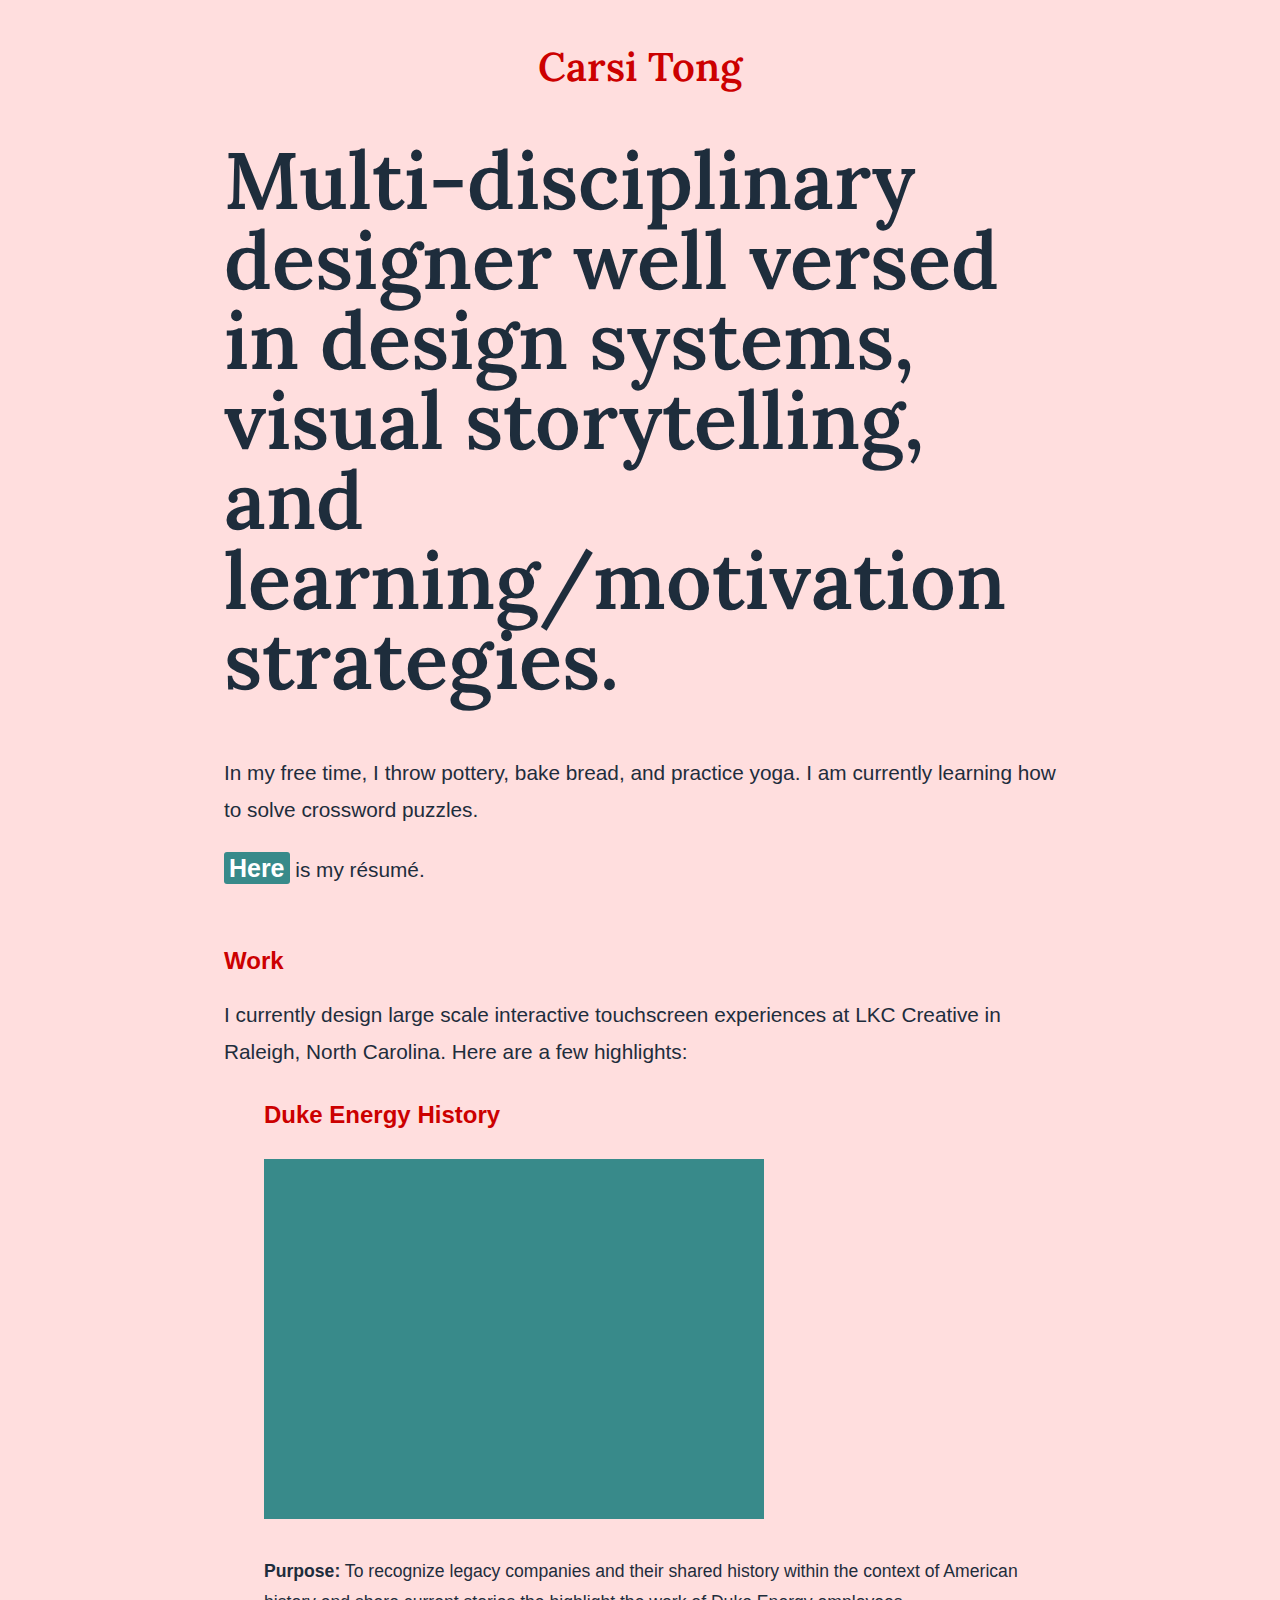
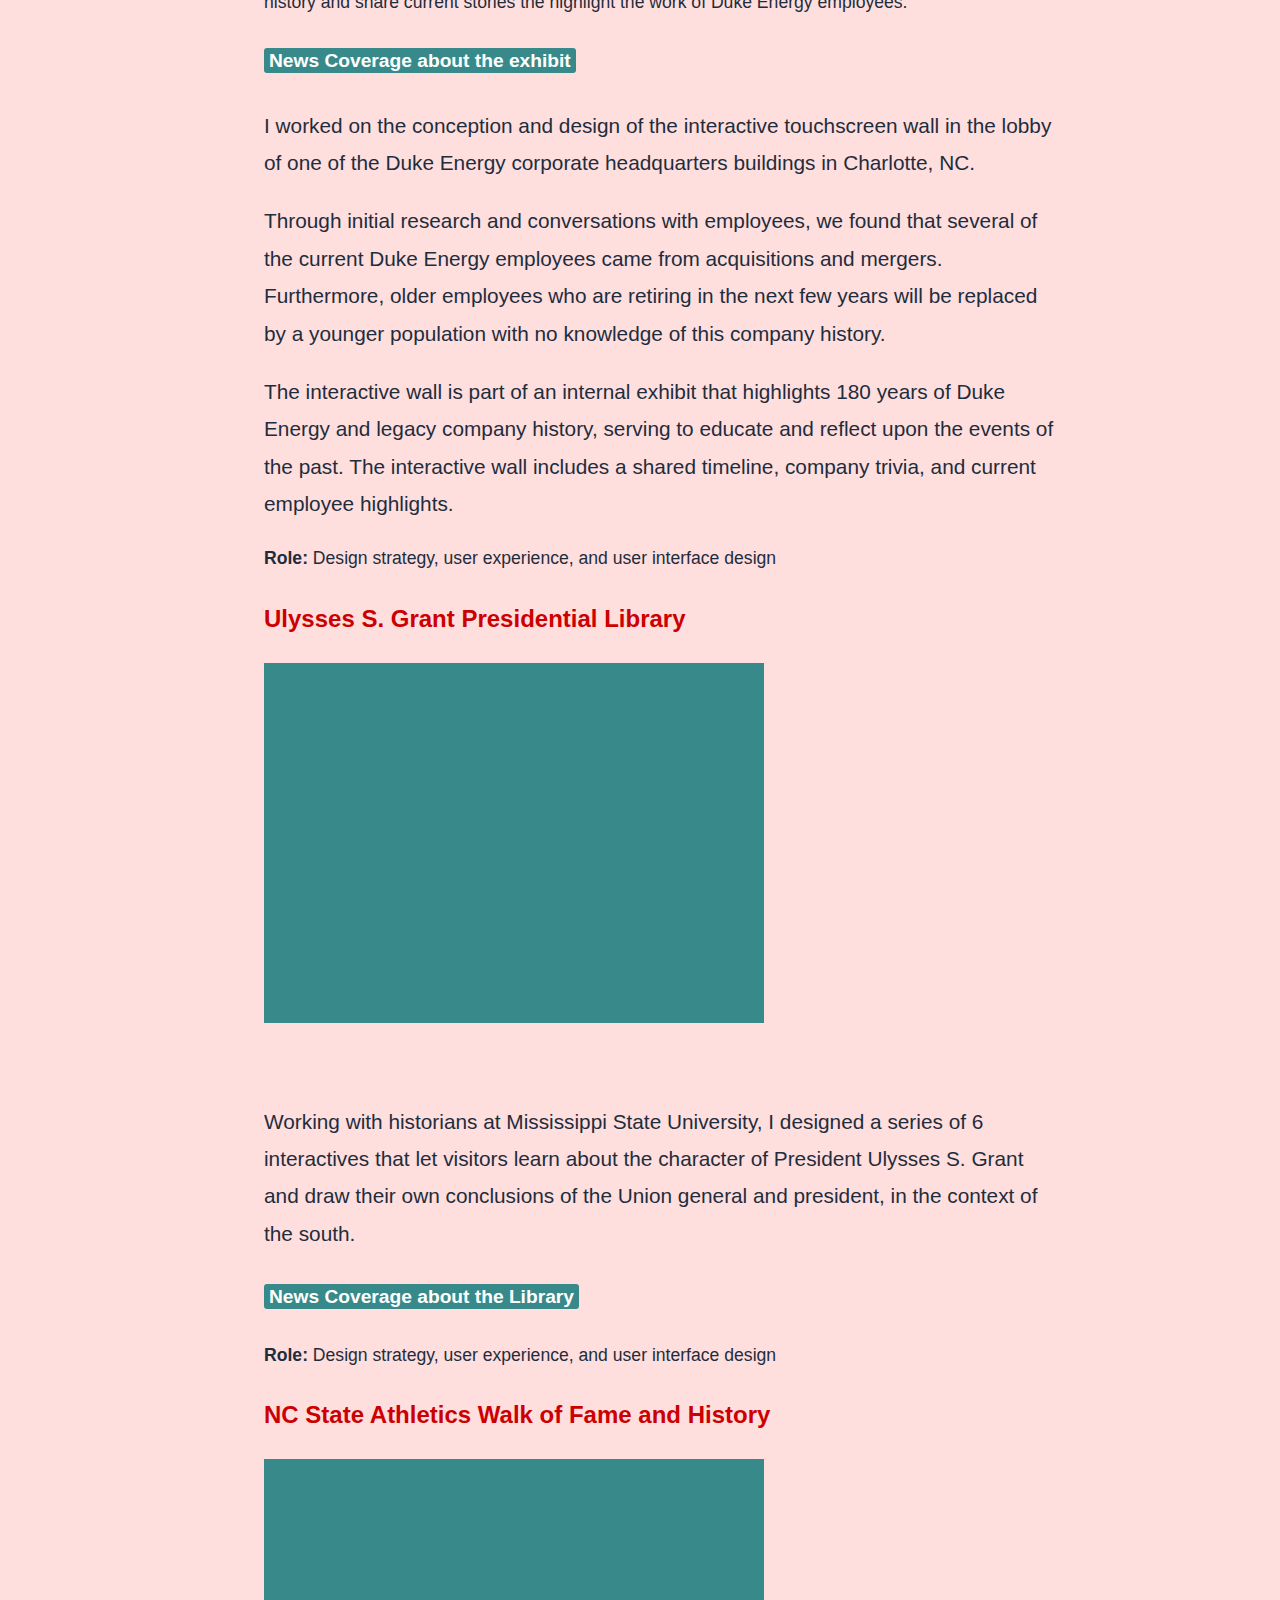
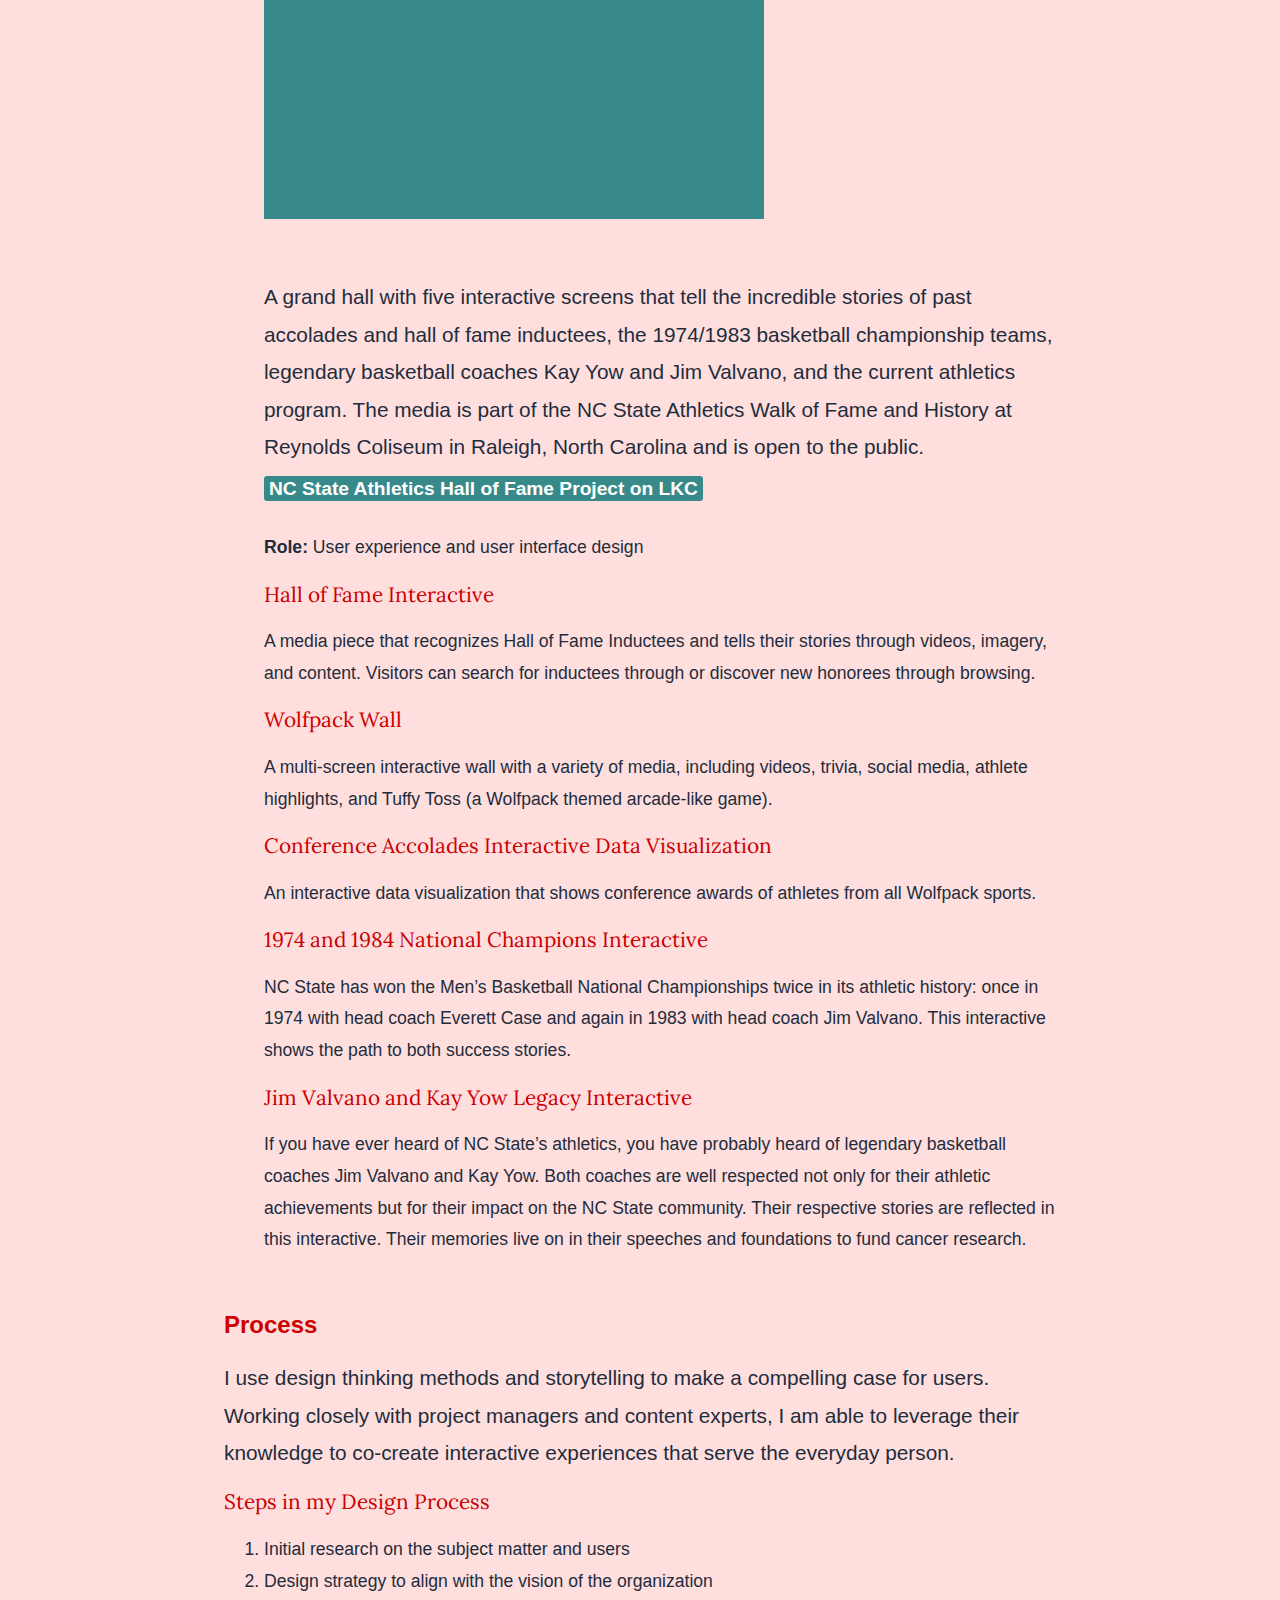
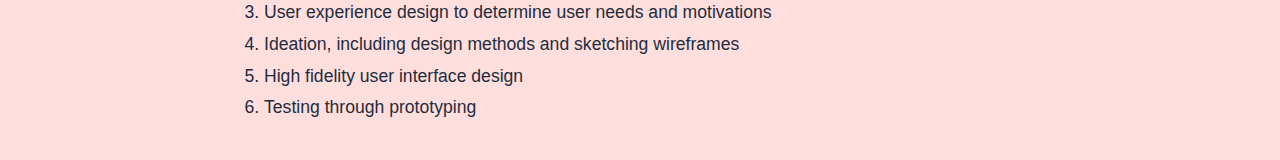
==== index.html @ f07e65da "added font styles" ====
<!DOCTYPE html>
  <html>
  <head>
    <link rel="stylesheet" type="text/css" href="styles/layout.css">
    <link href="https://fonts.googleapis.com/css?family=Lora:400,700" rel="stylesheet">
    <title>Carsi's Portfolio</title>
 </head>
   <body>
     <header>
       <h1 id="name">Carsi Tong</h1>
       <h1 class="intro">Multi-disciplinary designer well versed
       in design systems, visual storytelling, and learning/motivation strategies.
     </h1>

       <p class="bigp">In my free time, I throw pottery, bake bread, and
         practice yoga. I am currently learning how to solve crossword puzzles.
       </p>
       <p class="bigp"><a target="_blank" href="https://drive.google.com/open?id=1TxOLsur1G5lPU-KevEF4I8WdDUnO_I45">Here</a>
         is my résumé.</p>
   </header>
<br>
    <h2>Work</h2>
      <p class="bigp">I currently design large scale interactive touchscreen experiences
        at LKC Creative in Raleigh, North Carolina. Here are a few highlights:
      </p>
       <ul>
         <li>
          <div>

            <h2>Duke Energy History</h2>
                <svg width="500" height="360">
                  <rect width="500" height="360" style="fill:#388A8A" />
                  Sorry, your browser does not support inline SVG.
                </svg>

              <p><strong>Purpose:</strong> To recognize legacy companies and their shared history
                 within the context of American history and share current stories
                 the highlight the work of Duke Energy employees.
               </p>
               <a target="_blank" href="https://www.bizjournals.com/charlotte/news/2017/07/18/duke-energy-history-exhibit-casts-light-on-obscure.html">
                   News Coverage about the exhibit
               </a>
               <p class="bigp">I worked on the conception and design of the interactive touchscreen
                 wall in the lobby of one of the Duke Energy corporate headquarters
                 buildings in Charlotte, NC.
               </p>
               <p class="bigp">Through initial research and conversations with employees, we
                 found that several of the current Duke Energy employees came from
                 acquisitions and mergers. Furthermore, older employees who are
                 retiring in the next few years will be replaced by a younger population
                 with no knowledge of this company history.
               </p>
               <p class="bigp">The interactive wall is part of an internal exhibit that highlights 180 years
                 of Duke Energy and legacy company history, serving to educate and
                 reflect upon the events of the past. The interactive wall includes
                 a shared timeline, company trivia, and current employee highlights.
               </p>
               <p><strong>Role:</strong> Design strategy, user experience, and user interface design</p>

           <div>
       </li>

       <li>
          <h2>Ulysses S. Grant Presidential Library</h2>
           <svg width="540" height="400">
             <rect width="500" height="360" style="fill:#388A8A;" />
             Sorry, your browser does not support inline SVG.
           </svg>
           <p class="bigp">Working with historians at Mississippi State University,
             I designed a series of 6 interactives that let visitors learn about
             the character of President Ulysses S. Grant and draw their own conclusions
             of the Union general and president, in the context of the south.</p>

           <a target="_blank" href="https://www.apnews.com/1c79b8f4c8974576a3f072b5f204532a">
               News Coverage about the Library
           </a>
           <p><strong>Role:</strong> Design strategy, user experience, and user interface design</p>
       </li>


       <li>
           <h2>NC State Athletics Walk of Fame and History</h2>
           <svg width="540" height="400">
             <rect width="500" height="360" style="fill:#388A8A" />
             Sorry, your browser does not support inline SVG.
           </svg>

              <div class="bigp">A grand hall with five interactive screens that tell the incredible
                stories of past accolades and hall of fame inductees, the 1974/1983
                basketball championship teams, legendary basketball coaches Kay Yow
                 and Jim Valvano, and the current athletics program. The
                media is part of the NC State Athletics Walk of Fame and History
                at Reynolds Coliseum in Raleigh, North Carolina and is open to the public.
              </div>

              <a target="_blank" href="http://lkccreative.com/THE-WALK-OF-FAME-AND-HISTORY">
                  NC State Athletics Hall of Fame Project on LKC
              </a>
           <p><strong>Role:</strong> User experience and user interface design</p>
              <h3>Hall of Fame Interactive</h3>
              <p>A media piece that recognizes Hall of Fame Inductees and tells
                their stories through videos, imagery, and content. Visitors can
                search for inductees through or discover new honorees through browsing.
              </p>

              <h3>Wolfpack Wall</h3>
              <p>A multi-screen interactive wall with a variety of media, including
                videos, trivia, social media, athlete highlights, and Tuffy Toss
                (a Wolfpack themed arcade-like game).
              </p>

              <h3>Conference Accolades Interactive Data Visualization</h3>
              <p>An interactive data visualization that shows conference awards of
                athletes from all Wolfpack sports.
              </p>

              <h3>1974 and 1984 National Champions Interactive</h3>
              <p>NC State has won the Men’s Basketball National Championships twice
              in its athletic history: once in 1974 with head coach Everett Case
              and again in 1983 with head coach Jim Valvano. This interactive shows
              the path to both success stories.
            </p>

              <h3>Jim Valvano and Kay Yow Legacy Interactive</h3>
              <p>If you have ever heard of NC State’s athletics, you have probably
                heard of legendary basketball coaches Jim Valvano and Kay Yow. Both
                coaches are well respected not only for their athletic achievements
                but for their impact on the NC State community. Their respective
                stories are reflected in this interactive. Their memories live on
                in their speeches and foundations to fund cancer research.
              </p>




       </li>
<!--
       <li>
           <h3>Andy Griffith Museum Interactives</h3>
       </li>

       <li>
           <h3>TCU Rees-Jones Hall Interactive Wall</h3>
       </li>
-->
      </ul>
<br>
      <h2>Process</h2>
      <div class="bigp">I use design thinking methods and storytelling to make a compelling case
        for users. Working closely with project managers and content experts, I
        am able to leverage their knowledge to co-create interactive experiences
        that serve the everyday person.
      </div>

        <h3>Steps in my Design Process</h3>
        <ol>
          <li>Initial research on the subject matter and users</li>
          <li>Design strategy to align with the vision of the organization</li>
          <li>User experience design to determine user needs and motivations</li>
          <li>Ideation, including design methods and sketching wireframes</li>
          <li>High fidelity user interface design</li>
          <li>Testing through prototyping</li>
        </ol>

    </p>
<br>
    </body>
  </html>
---- styles/layout.css ----
@media screen and (orientation: landscape) {
  html, body {
      height: 100%;
      width: 65%;
  }
}

@media screen and (orientation: portrait) {
  html, body {
    height: 100%;
    width: 90%;
  }
}

html {
    padding-top: 20px;
    display: table;
    margin: auto;
}

body {
      display: table-cell;
      vertical-align: middle;
      background-color: #FFDEDE;
      color: #1E2D3C;

}

header {
      color: #1E2D3C;
}

p, ol {
    font-family: Arial, sans-serif;
    font-size: 1.1em;
    line-height: 1.8em;
}

ul {
    list-style-type: none;
    line-height: 3em;
}


h1 {
    font-size: 2em;
    line-height: 1em;
    font-family: sans-serif;
    font-weight: 600;
}
a {
  font-family: Arial, sans-serif;
  font-size: 1.2em;
  font-weight: 600;
  color: #FFFFFF;
  background-color: #388A8A;
  padding: 2px 5px;
  border-radius: 3px;
  text-decoration: none;
  transition: all .2s;
}

a:hover {
  background-color: #CC0000;
}

h2 {
    color: #CC0000;
    font-size: 1.5em;
    font-family: Arial, sans-serif;
    font-weight: 600;
}

h3 {
    color: #CC0000;
    font-size: 1.3em;
    line-height: 1em;
    font-family: 'Lora', serif;
    font-weight: 400;
}

h4 {
    font-size: 1em;
    font-family: sans-serif;
    font-family: 'Lora', serif;
}

.bigp {
    font-size: 1.3em;
    line-height: 1.8em;
    font-family: Arial, sans-serif;
}

.intro {
    font-family: 'Lora', serif;
    font-size: 5em;
}

#name {
    text-align: center;
    font-family: 'Lora', serif;
    font-size: 2.5em;
    color: #CC0000; 
}
    
/* Colors?
#FFDEDE Light blush pink
#CC0000 Red
#D4D8C6 Light green
#90B878 Moderate pistachio
#388A8A Sea foam
#1E2D3C Navy blue
*/
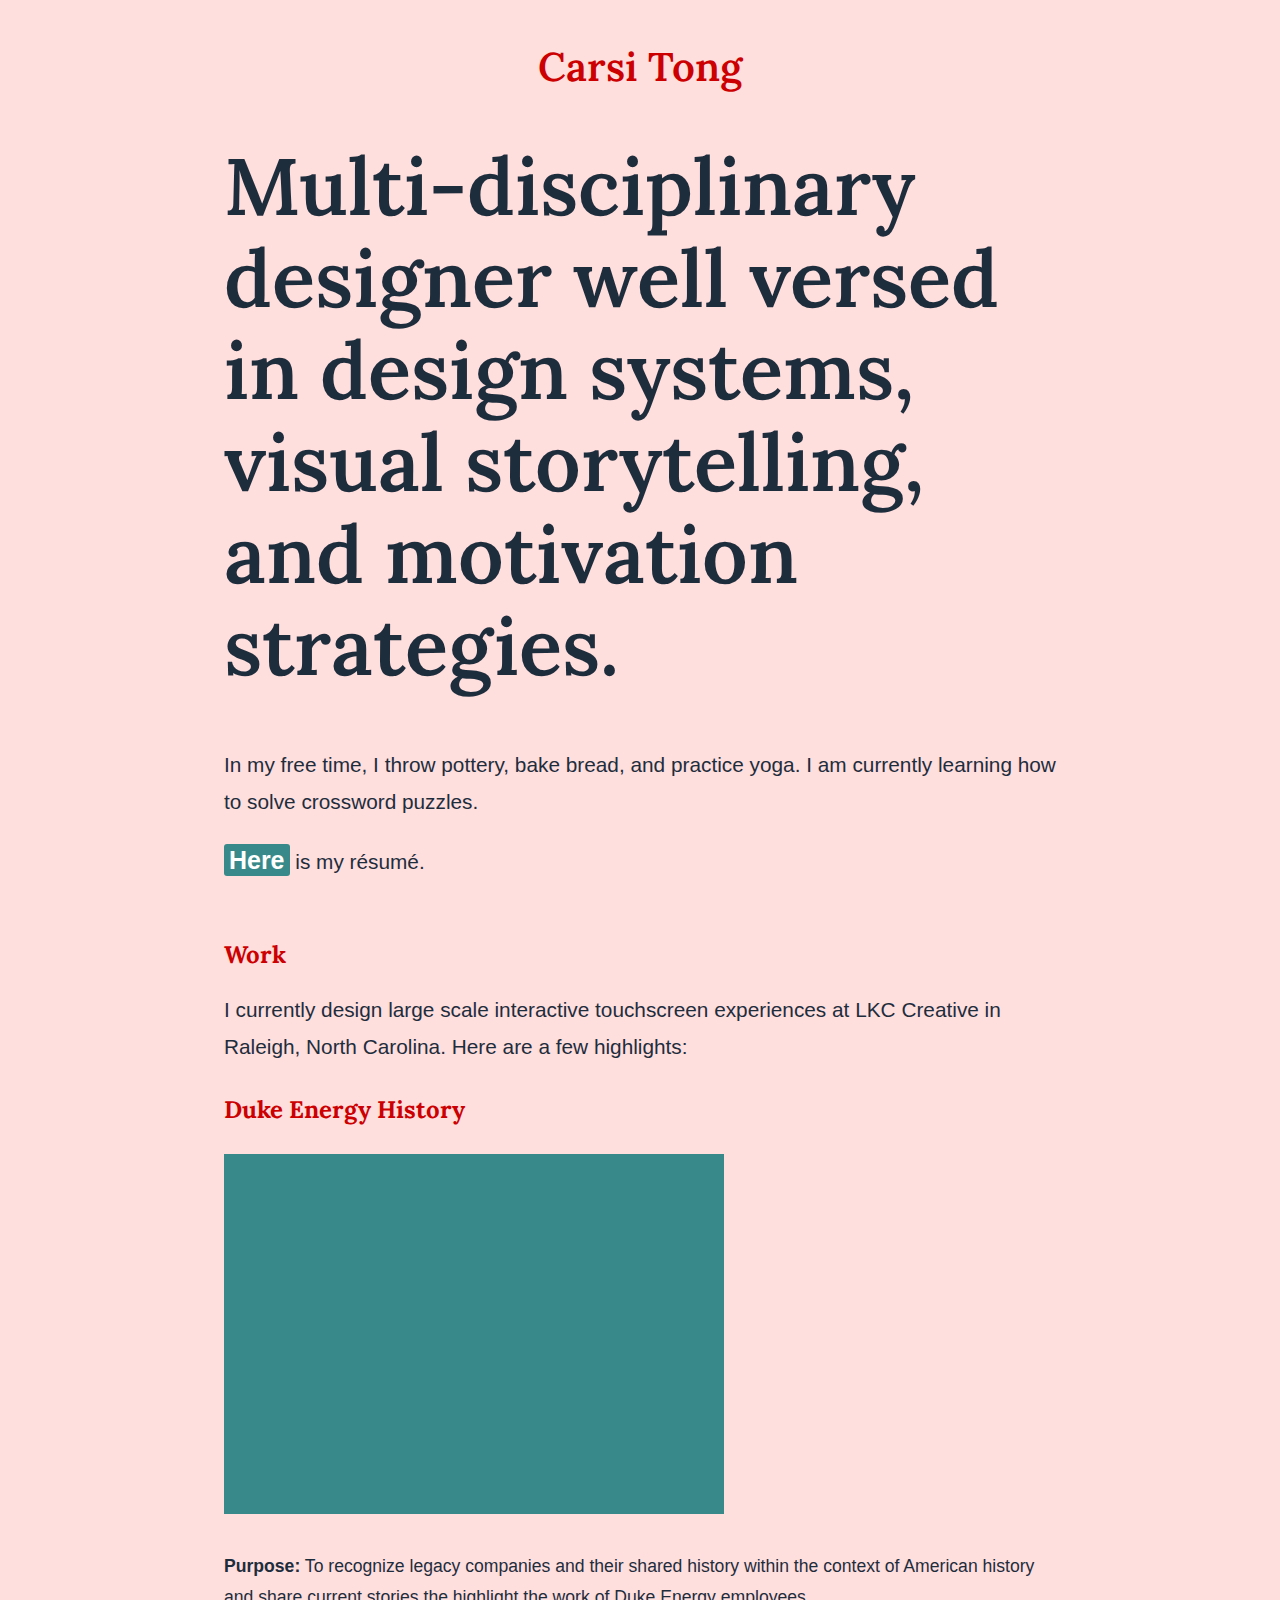
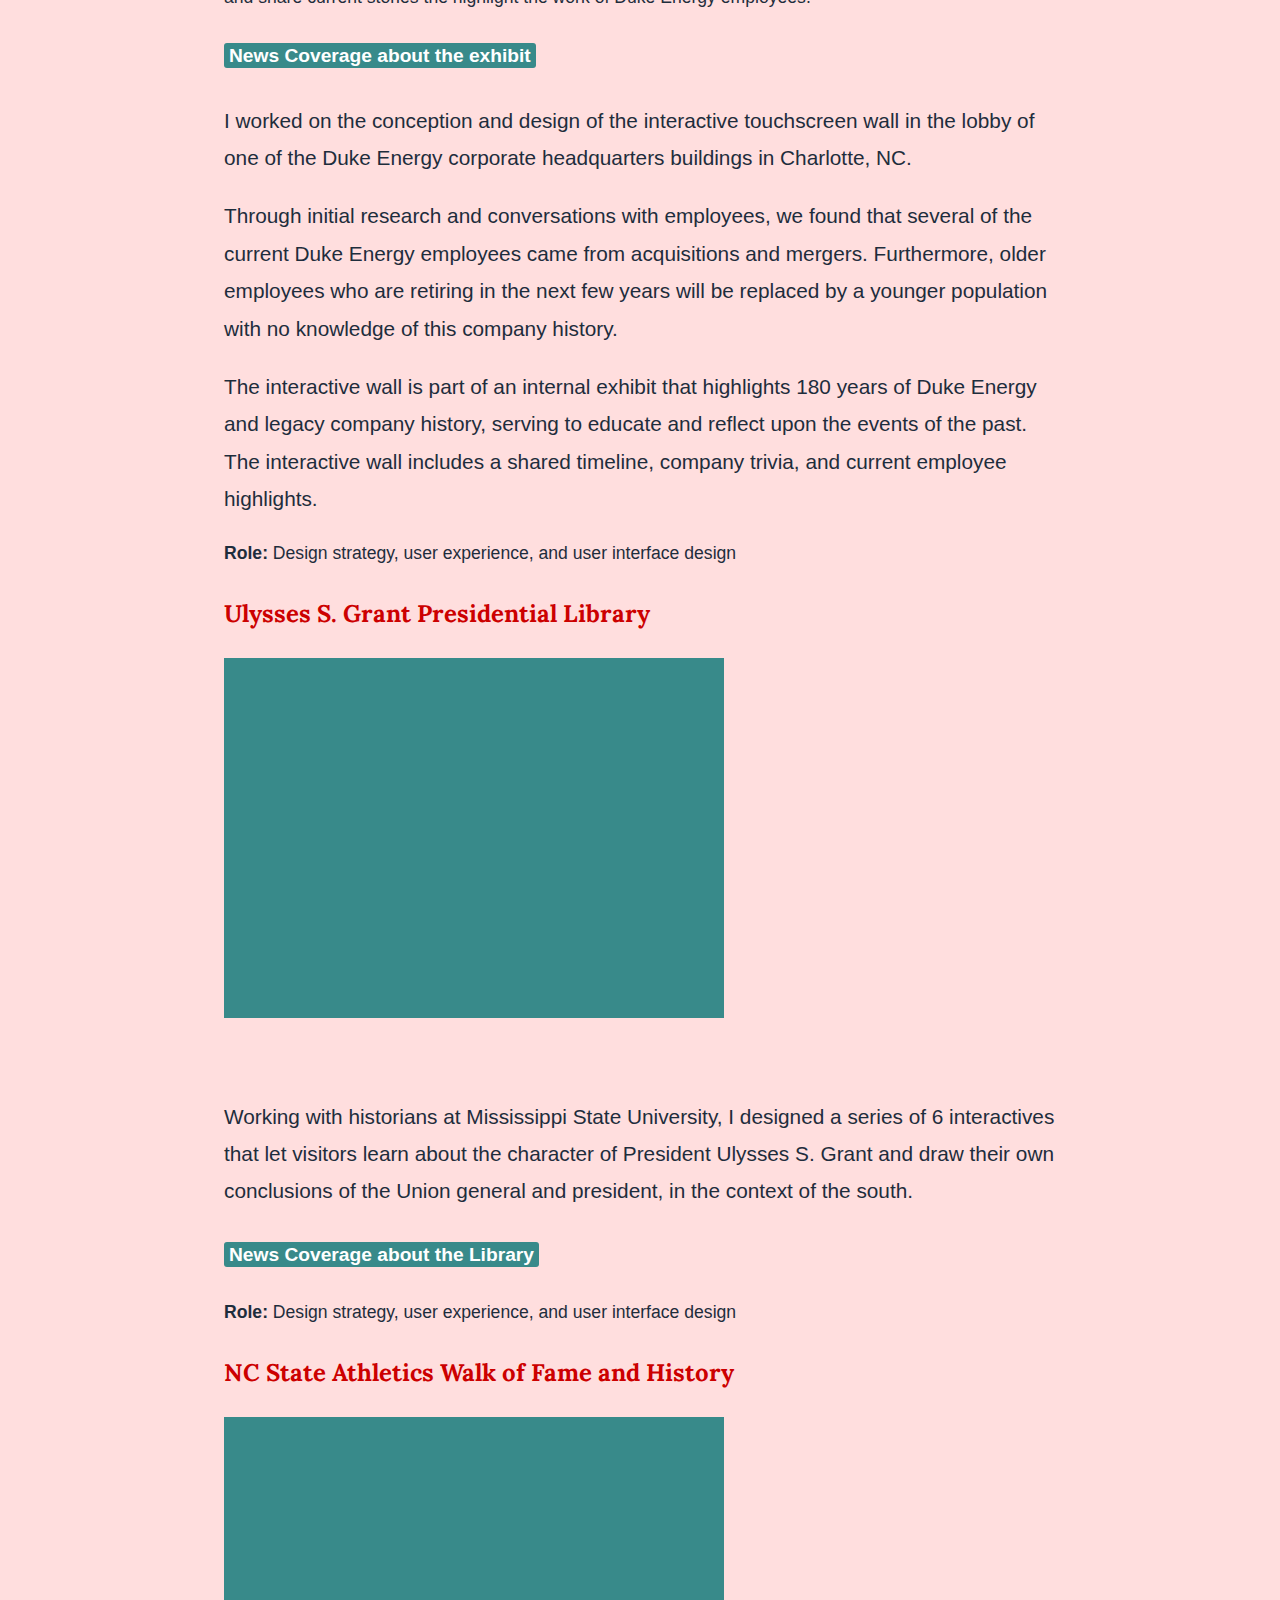
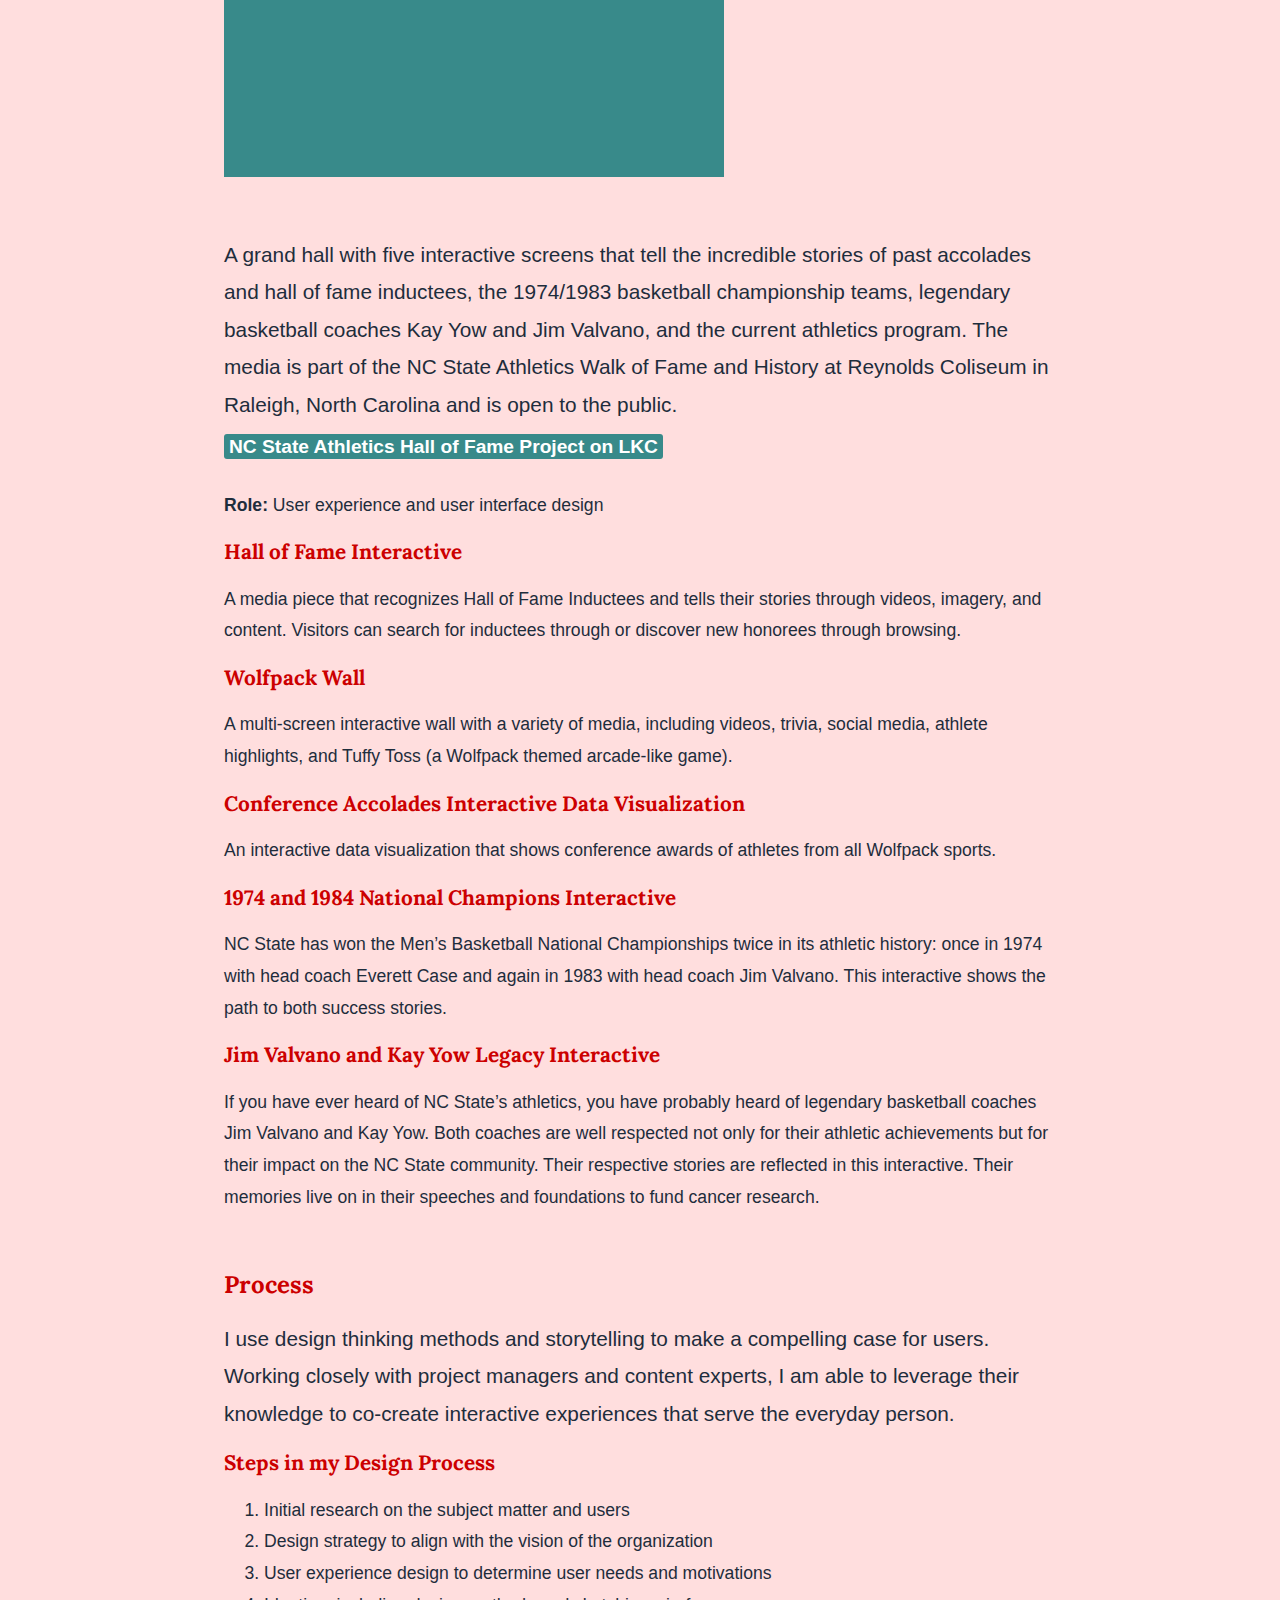
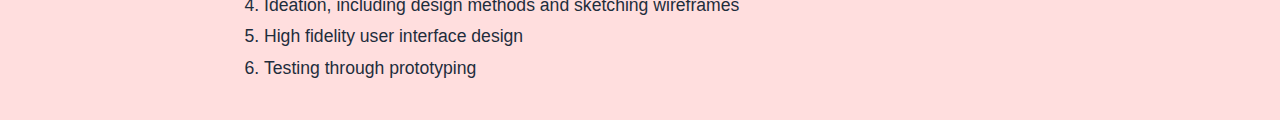
==== commit 79129756: "Update index.html" ====
--- a/index.html
+++ b/index.html
@@ -9,7 +9,7 @@
      <header>
        <h1 id="name">Carsi Tong</h1>
        <h1 class="intro">Multi-disciplinary designer well versed
-       in design systems, visual storytelling, and learning/motivation strategies.
+       in design systems, visual storytelling, and motivation strategies.
      </h1>
 
        <p class="bigp">In my free time, I throw pottery, bake bread, and
--- a/styles/layout.css
+++ b/styles/layout.css
@@ -37,7 +37,8 @@
 }
 
 ul {
-    list-style-type: none;
+    list-style: none;
+    padding-left: 0;
     line-height: 3em;
 }
 
@@ -67,8 +68,8 @@
 h2 {
     color: #CC0000;
     font-size: 1.5em;
-    font-family: Arial, sans-serif;
-    font-weight: 600;
+    font-family: 'Lora', serif;
+    font-weight: 700;
 }
 
 h3 {
@@ -76,13 +77,14 @@
     font-size: 1.3em;
     line-height: 1em;
     font-family: 'Lora', serif;
-    font-weight: 400;
+    font-weight: 700;
 }
 
 h4 {
     font-size: 1em;
     font-family: sans-serif;
     font-family: 'Lora', serif;
+    font-weight: 700;
 }
 
 .bigp {
@@ -94,6 +96,7 @@
 .intro {
     font-family: 'Lora', serif;
     font-size: 5em;
+    line-height: 1.15em;
 }
 
 #name {
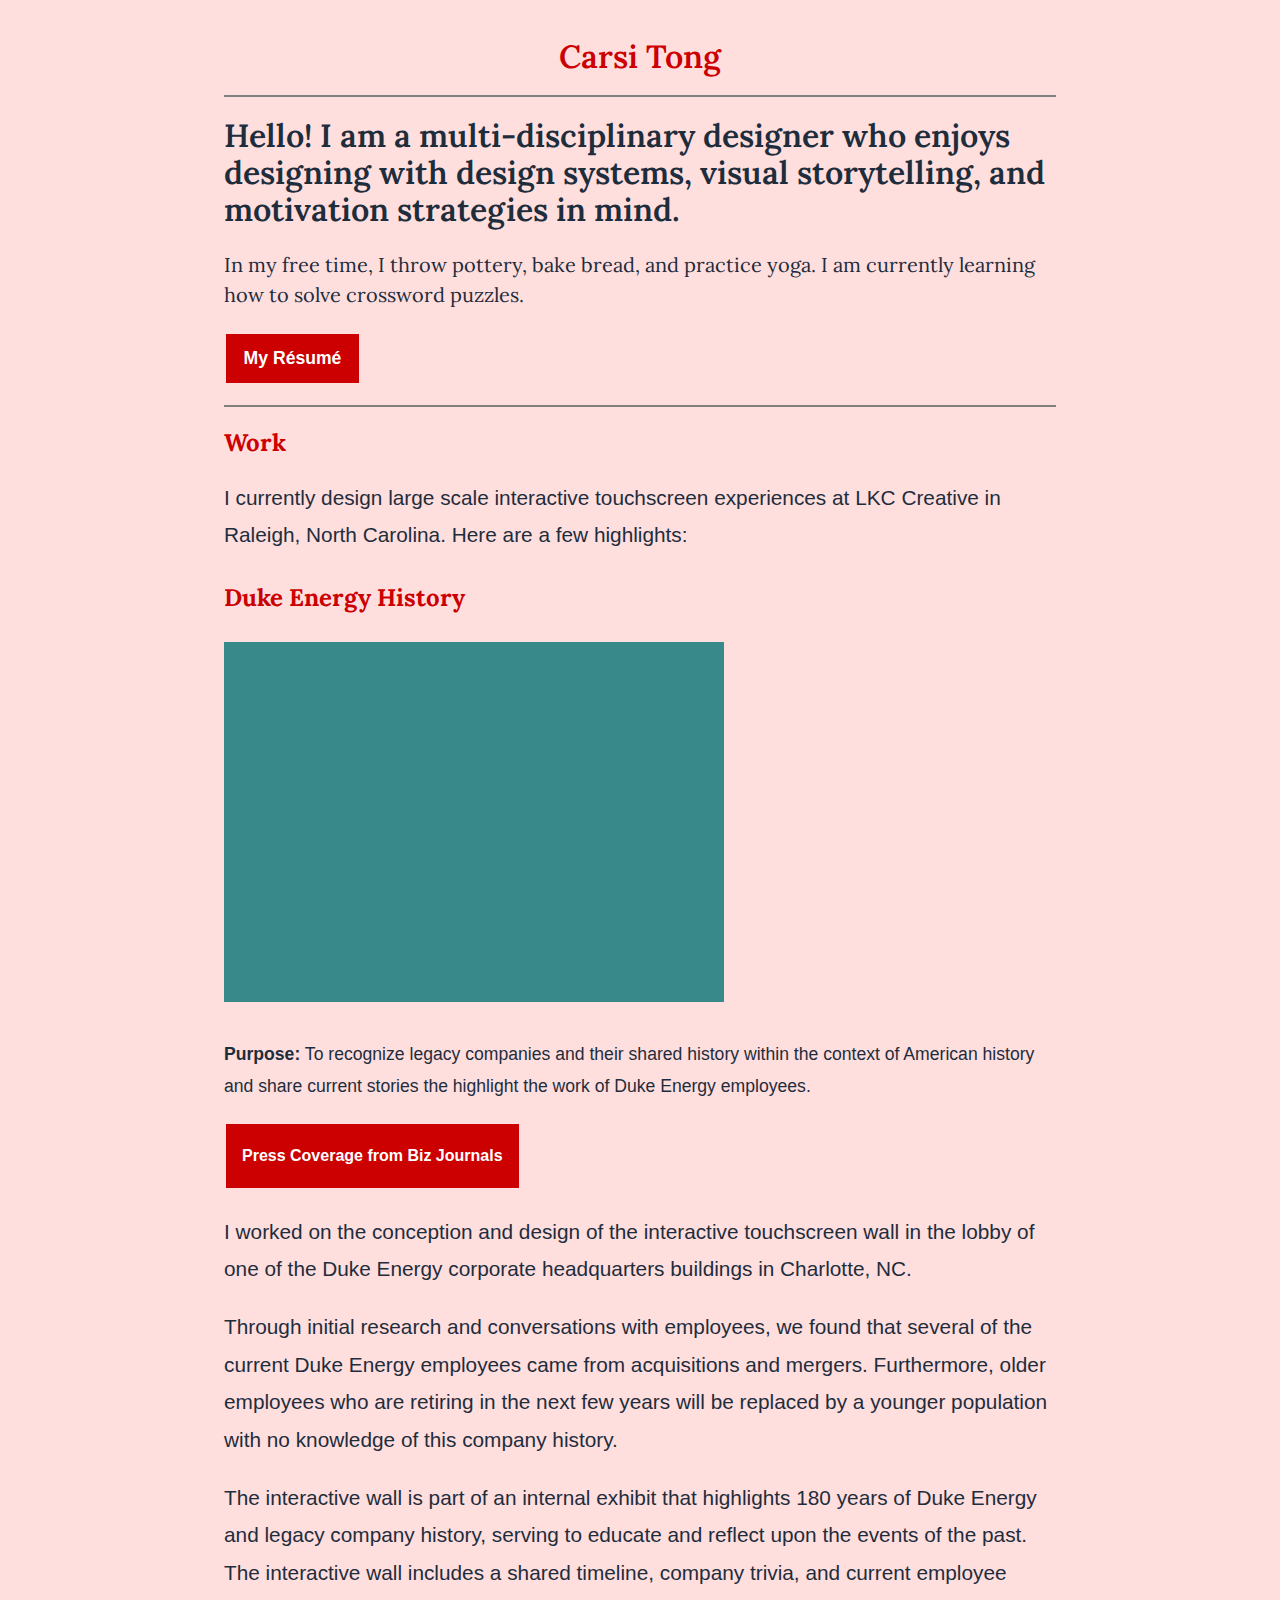
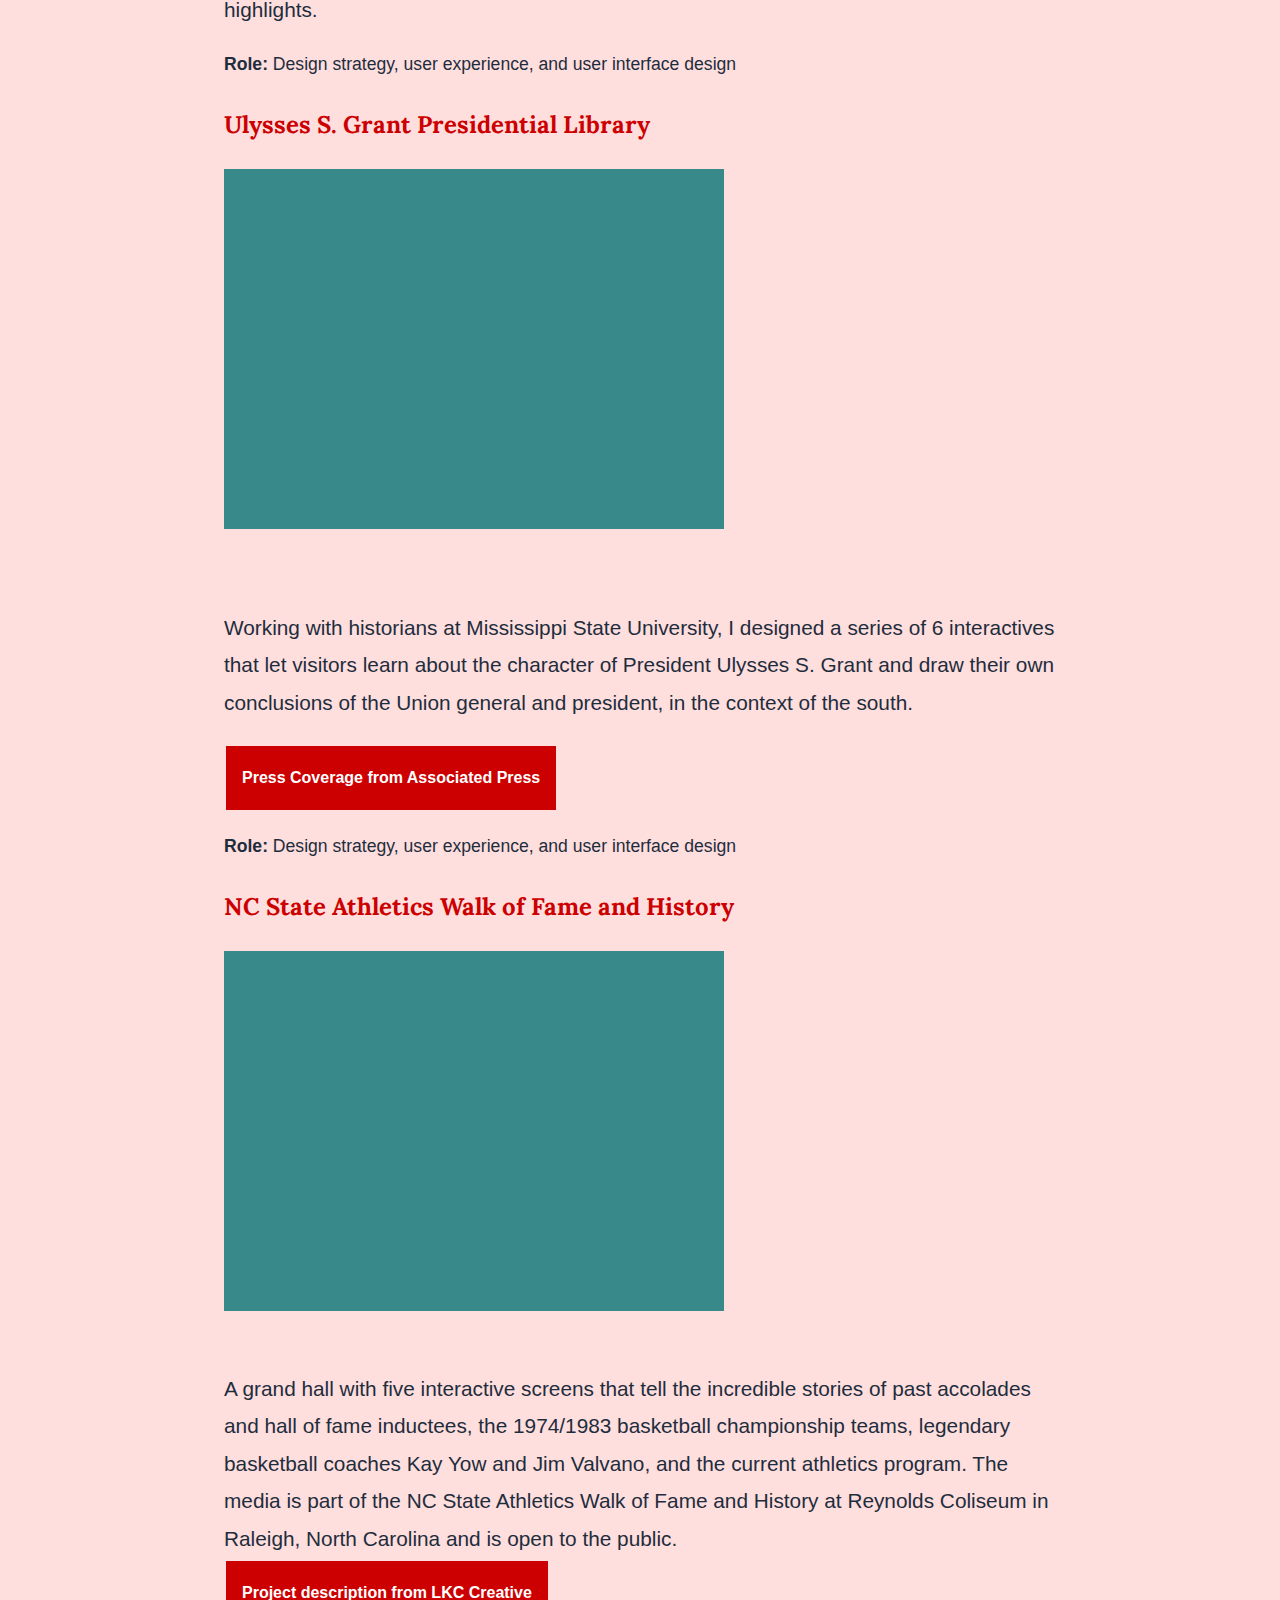
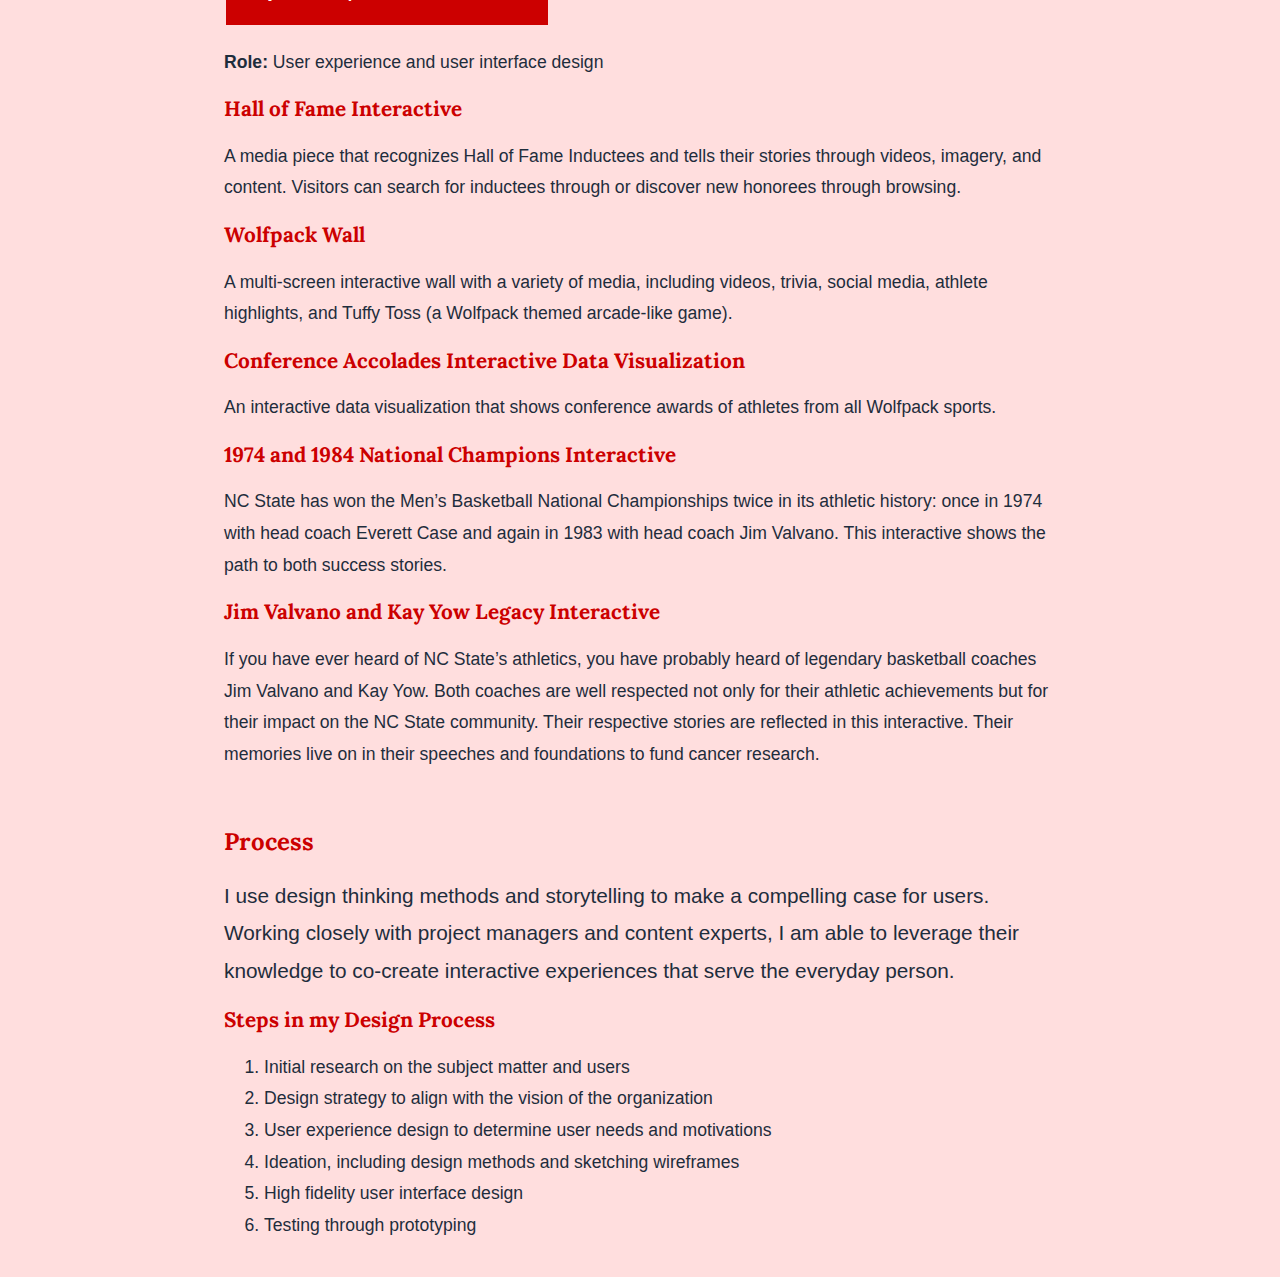
==== commit 5945b828: "made intro smaller, changed links to buttons" ====
--- a/index.html
+++ b/index.html
@@ -7,18 +7,20 @@
  </head>
    <body>
      <header>
+
        <h1 id="name">Carsi Tong</h1>
-       <h1 class="intro">Multi-disciplinary designer well versed
-       in design systems, visual storytelling, and motivation strategies.
+<hr noshade>
+       <h1 class="intro">Hello! I am a multi-disciplinary designer who enjoys designing
+       with design systems, visual storytelling, and motivation strategies in mind.
      </h1>
 
-       <p class="bigp">In my free time, I throw pottery, bake bread, and
+       <p class="intro2">In my free time, I throw pottery, bake bread, and
          practice yoga. I am currently learning how to solve crossword puzzles.
        </p>
-       <p class="bigp"><a target="_blank" href="https://drive.google.com/open?id=1TxOLsur1G5lPU-KevEF4I8WdDUnO_I45">Here</a>
-         is my résumé.</p>
+
+       <p><a href="https://drive.google.com/open?id=1TxOLsur1G5lPU-KevEF4I8WdDUnO_I45" class="button">My Résumé</a></p>
    </header>
-<br>
+<hr noshade>
     <h2>Work</h2>
       <p class="bigp">I currently design large scale interactive touchscreen experiences
         at LKC Creative in Raleigh, North Carolina. Here are a few highlights:
@@ -37,8 +39,8 @@
                  within the context of American history and share current stories
                  the highlight the work of Duke Energy employees.
                </p>
-               <a target="_blank" href="https://www.bizjournals.com/charlotte/news/2017/07/18/duke-energy-history-exhibit-casts-light-on-obscure.html">
-                   News Coverage about the exhibit
+               <a target="_blank" href="https://www.bizjournals.com/charlotte/news/2017/07/18/duke-energy-history-exhibit-casts-light-on-obscure.html" class="button">
+                   Press Coverage from Biz Journals
                </a>
                <p class="bigp">I worked on the conception and design of the interactive touchscreen
                  wall in the lobby of one of the Duke Energy corporate headquarters
@@ -71,8 +73,8 @@
              the character of President Ulysses S. Grant and draw their own conclusions
              of the Union general and president, in the context of the south.</p>
 
-           <a target="_blank" href="https://www.apnews.com/1c79b8f4c8974576a3f072b5f204532a">
-               News Coverage about the Library
+           <a target="_blank" href="https://www.apnews.com/1c79b8f4c8974576a3f072b5f204532a" class="button">
+               Press Coverage from Associated Press
            </a>
            <p><strong>Role:</strong> Design strategy, user experience, and user interface design</p>
        </li>
@@ -93,8 +95,8 @@
                 at Reynolds Coliseum in Raleigh, North Carolina and is open to the public.
               </div>
 
-              <a target="_blank" href="http://lkccreative.com/THE-WALK-OF-FAME-AND-HISTORY">
-                  NC State Athletics Hall of Fame Project on LKC
+              <a target="_blank" href="http://lkccreative.com/THE-WALK-OF-FAME-AND-HISTORY" class="button">
+                  Project description from LKC Creative
               </a>
            <p><strong>Role:</strong> User experience and user interface design</p>
               <h3>Hall of Fame Interactive</h3>
--- a/styles/layout.css
+++ b/styles/layout.css
@@ -30,39 +30,11 @@
       color: #1E2D3C;
 }
 
-p, ol {
-    font-family: Arial, sans-serif;
-    font-size: 1.1em;
-    line-height: 1.8em;
-}
-
-ul {
-    list-style: none;
-    padding-left: 0;
-    line-height: 3em;
-}
-
-
 h1 {
     font-size: 2em;
     line-height: 1em;
     font-family: sans-serif;
     font-weight: 600;
-}
-a {
-  font-family: Arial, sans-serif;
-  font-size: 1.2em;
-  font-weight: 600;
-  color: #FFFFFF;
-  background-color: #388A8A;
-  padding: 2px 5px;
-  border-radius: 3px;
-  text-decoration: none;
-  transition: all .2s;
-}
-
-a:hover {
-  background-color: #CC0000;
 }
 
 h2 {
@@ -87,6 +59,31 @@
     font-weight: 700;
 }
 
+a {
+  font-family: 'Lora', serif;
+  font-size: 1.25rem;
+  font-weight: 600;
+  color: #388A8A;
+  text-decoration-style: wavy;
+  transition: all .2s;
+}
+
+a:hover {
+  color: #CC0000;
+}
+
+p, ol {
+    font-family: Arial, sans-serif;
+    font-size: 1.1em;
+    line-height: 1.8em;
+}
+
+ul {
+    list-style: none;
+    padding-left: 0;
+    line-height: 3em;
+}
+
 .bigp {
     font-size: 1.3em;
     line-height: 1.8em;
@@ -95,17 +92,42 @@
 
 .intro {
     font-family: 'Lora', serif;
-    font-size: 5em;
+    font-size: 2em;
     line-height: 1.15em;
+}
+
+.intro2 {
+  font-family: 'Lora', serif;
+  font-size: 1.25em;
+  line-height: 1.5em;
+}
+
+.button {
+    background-color: #CC0000;
+    border: none;
+    color: #FFFFFF;
+    padding: .5em 1em;
+    text-align: center;
+    text-decoration: none;
+    display: inline-block;
+    font-family: Arial, sans-serif;
+    font-size: 1em;
+    margin: 4px 2px;
+    cursor: pointer;
+}
+
+.button:hover {
+    background-color: #1E2D3C;
+    color: #FFFFFF;
 }
 
 #name {
     text-align: center;
     font-family: 'Lora', serif;
-    font-size: 2.5em;
-    color: #CC0000; 
+    font-size: 2em;
+    color: #CC0000;
 }
-    
+
 /* Colors?
 #FFDEDE Light blush pink
 #CC0000 Red
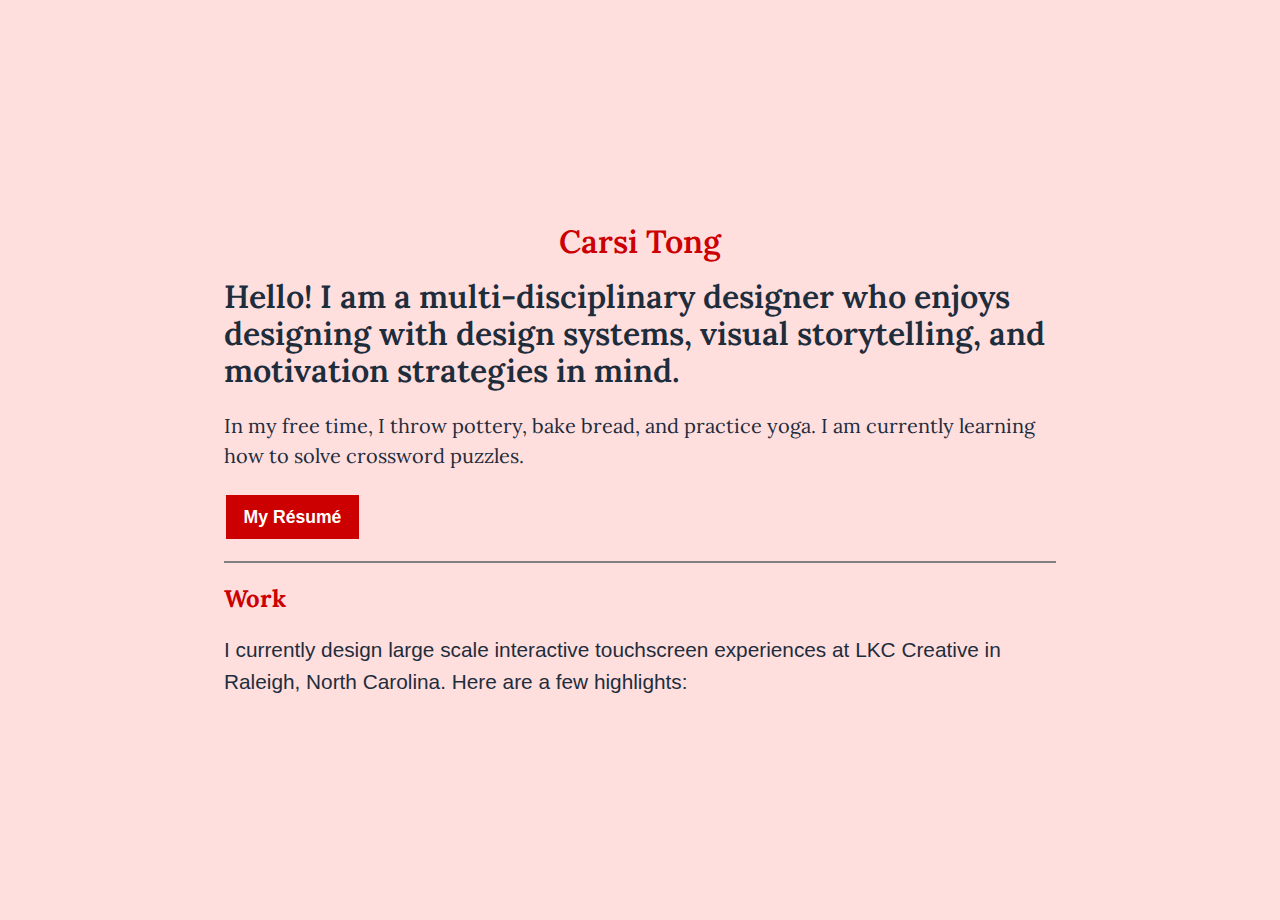
==== commit 00beabc5: "line height" ====
--- a/index.html
+++ b/index.html
@@ -7,9 +7,8 @@
  </head>
    <body>
      <header>
+       <h1 id="name">Carsi Tong</h1>
 
-       <h1 id="name">Carsi Tong</h1>
-<hr noshade>
        <h1 class="intro">Hello! I am a multi-disciplinary designer who enjoys designing
        with design systems, visual storytelling, and motivation strategies in mind.
      </h1>
@@ -25,7 +24,11 @@
       <p class="bigp">I currently design large scale interactive touchscreen experiences
         at LKC Creative in Raleigh, North Carolina. Here are a few highlights:
       </p>
-       <ul>
+
+      <div>
+
+      </div>
+<!--       <ul>
          <li>
           <div>
 
@@ -61,7 +64,7 @@
 
            <div>
        </li>
-
+<hr noshade>
        <li>
           <h2>Ulysses S. Grant Presidential Library</h2>
            <svg width="540" height="400">
@@ -79,7 +82,7 @@
            <p><strong>Role:</strong> Design strategy, user experience, and user interface design</p>
        </li>
 
-
+<hr noshade>
        <li>
            <h2>NC State Athletics Walk of Fame and History</h2>
            <svg width="540" height="400">
@@ -131,12 +134,9 @@
                 stories are reflected in this interactive. Their memories live on
                 in their speeches and foundations to fund cancer research.
               </p>
+<hr noshade>
+       </li>
 
-
-
-
-       </li>
-<!--
        <li>
            <h3>Andy Griffith Museum Interactives</h3>
        </li>
@@ -144,9 +144,7 @@
        <li>
            <h3>TCU Rees-Jones Hall Interactive Wall</h3>
        </li>
--->
       </ul>
-<br>
       <h2>Process</h2>
       <div class="bigp">I use design thinking methods and storytelling to make a compelling case
         for users. Working closely with project managers and content experts, I
@@ -163,8 +161,9 @@
           <li>High fidelity user interface design</li>
           <li>Testing through prototyping</li>
         </ol>
-
     </p>
+<hr noshade>
+-->
 <br>
     </body>
   </html>
--- a/styles/layout.css
+++ b/styles/layout.css
@@ -75,7 +75,7 @@
 p, ol {
     font-family: Arial, sans-serif;
     font-size: 1.1em;
-    line-height: 1.8em;
+    line-height: 1.5em;
 }
 
 ul {
@@ -86,7 +86,7 @@
 
 .bigp {
     font-size: 1.3em;
-    line-height: 1.8em;
+    line-height: 1.5em;
     font-family: Arial, sans-serif;
 }
 
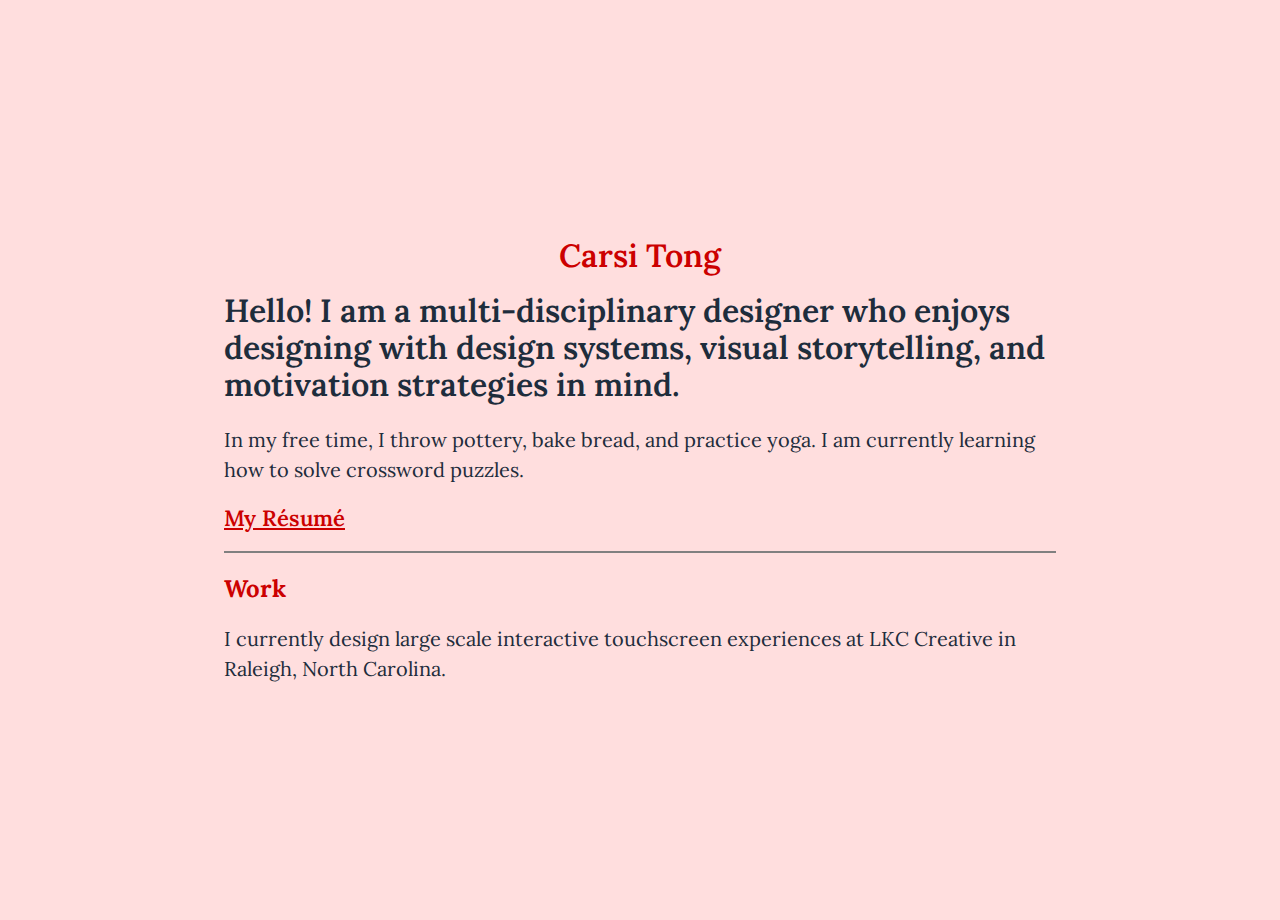
==== commit 2b29e72e: "simplified intro page" ====
--- a/index.html
+++ b/index.html
@@ -1,6 +1,7 @@
  <!DOCTYPE html>
   <html>
   <head>
+    <meta charset="utf-8">
     <link rel="stylesheet" type="text/css" href="styles/layout.css">
     <link href="https://fonts.googleapis.com/css?family=Lora:400,700" rel="stylesheet">
     <title>Carsi's Portfolio</title>
@@ -13,7 +14,7 @@
        with design systems, visual storytelling, and motivation strategies in mind.
      </h1>
 
-       <p class="intro2">In my free time, I throw pottery, bake bread, and
+       <p class="bigp">In my free time, I throw pottery, bake bread, and
          practice yoga. I am currently learning how to solve crossword puzzles.
        </p>
 
@@ -22,7 +23,7 @@
 <hr noshade>
     <h2>Work</h2>
       <p class="bigp">I currently design large scale interactive touchscreen experiences
-        at LKC Creative in Raleigh, North Carolina. Here are a few highlights:
+        at LKC Creative in Raleigh, North Carolina.
       </p>
 
       <div>
--- a/styles/layout.css
+++ b/styles/layout.css
@@ -64,8 +64,12 @@
   font-size: 1.25rem;
   font-weight: 600;
   color: #388A8A;
-  text-decoration-style: wavy;
   transition: all .2s;
+  text-shadow:
+  -1px -1px #FFDEDE,
+  -1px 1px #FFDEDE,
+  1px -1px #FFDEDE,
+  1px 1px #FFDEDE;
 }
 
 a:hover {
@@ -73,7 +77,7 @@
 }
 
 p, ol {
-    font-family: Arial, sans-serif;
+    font-family: 'Lora', serif;
     font-size: 1.1em;
     line-height: 1.5em;
 }
@@ -84,41 +88,30 @@
     line-height: 3em;
 }
 
-.bigp {
-    font-size: 1.3em;
-    line-height: 1.5em;
-    font-family: Arial, sans-serif;
-}
-
 .intro {
     font-family: 'Lora', serif;
     font-size: 2em;
     line-height: 1.15em;
 }
 
-.intro2 {
+.bigp {
   font-family: 'Lora', serif;
   font-size: 1.25em;
   line-height: 1.5em;
 }
 
 .button {
-    background-color: #CC0000;
     border: none;
-    color: #FFFFFF;
-    padding: .5em 1em;
+    color: #CC0000;
     text-align: center;
-    text-decoration: none;
     display: inline-block;
-    font-family: Arial, sans-serif;
-    font-size: 1em;
-    margin: 4px 2px;
+    font-family: 'Lora', serif;
+    font-size: 1.25em;
     cursor: pointer;
 }
 
 .button:hover {
-    background-color: #1E2D3C;
-    color: #FFFFFF;
+    color: #388A8A;
 }
 
 #name {
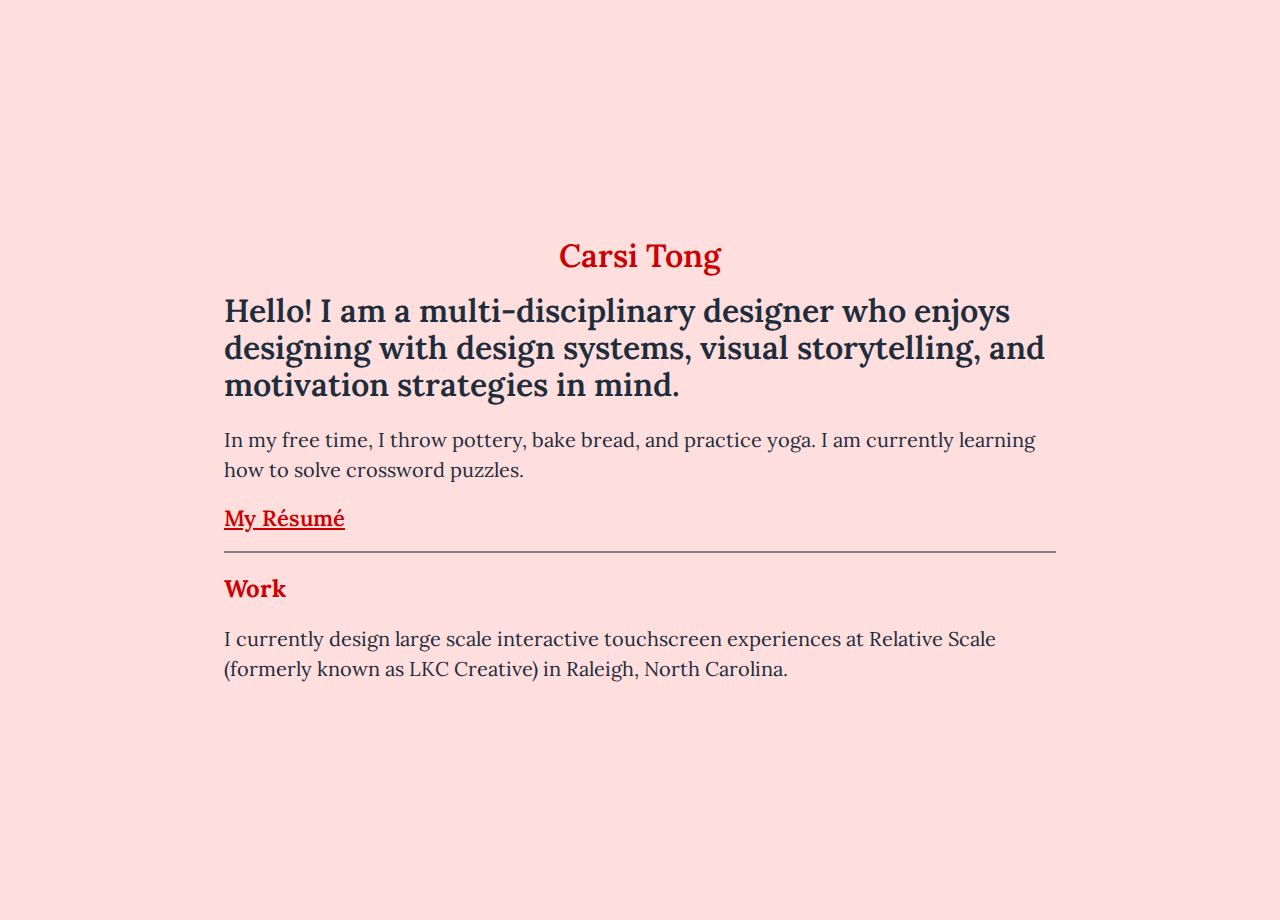
==== commit a04a6351: "LKC > Relative Scale name change" ====
--- a/index.html
+++ b/index.html
@@ -23,7 +23,7 @@
 <hr noshade>
     <h2>Work</h2>
       <p class="bigp">I currently design large scale interactive touchscreen experiences
-        at LKC Creative in Raleigh, North Carolina.
+        at Relative Scale (formerly known as LKC Creative) in Raleigh, North Carolina.
       </p>
 
       <div>
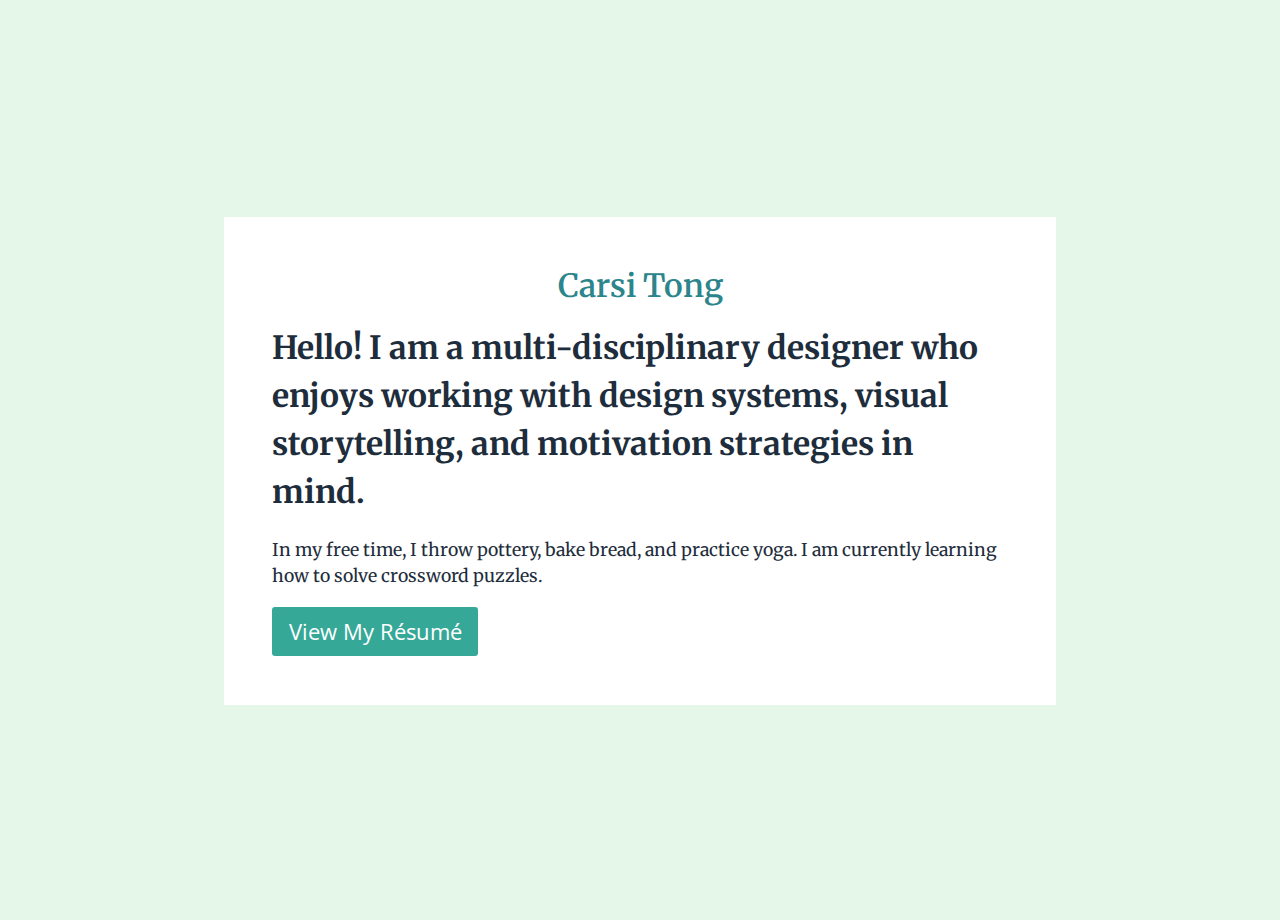
==== commit df418339: "Style change" ====
--- a/index.html
+++ b/index.html
@@ -3,14 +3,14 @@
   <head>
     <meta charset="utf-8">
     <link rel="stylesheet" type="text/css" href="styles/layout.css">
-    <link href="https://fonts.googleapis.com/css?family=Lora:400,700" rel="stylesheet">
+    <link href="https://fonts.googleapis.com/css?family=Merriweather|Open+Sans:700" rel="stylesheet">
     <title>Carsi's Portfolio</title>
  </head>
    <body>
      <header>
        <h1 id="name">Carsi Tong</h1>
 
-       <h1 class="intro">Hello! I am a multi-disciplinary designer who enjoys designing
+       <h1 class="intro">Hello! I am a multi-disciplinary designer who enjoys working
        with design systems, visual storytelling, and motivation strategies in mind.
      </h1>
 
@@ -18,13 +18,13 @@
          practice yoga. I am currently learning how to solve crossword puzzles.
        </p>
 
-       <p><a href="https://drive.google.com/open?id=1TxOLsur1G5lPU-KevEF4I8WdDUnO_I45" class="button">My Résumé</a></p>
+       <p><a href="https://drive.google.com/file/d/1uHLbA8801iHMpkv0lmTx8UhbZdYNxWsm/view?usp=sharing" class="button">View My Résumé</a></p>
    </header>
-<hr noshade>
+<!--<hr noshade>
     <h2>Work</h2>
-      <p class="bigp">I currently design large scale interactive touchscreen experiences
-        at Relative Scale (formerly known as LKC Creative) in Raleigh, North Carolina.
-      </p>
+      <h3>I am currently open to freelance and full-time design opportunities!
+      </h3>
+-->
 
       <div>
 
--- a/styles/layout.css
+++ b/styles/layout.css
@@ -19,65 +19,51 @@
 }
 
 body {
+      background-color: RGB(120, 216, 138, .2);
       display: table-cell;
       vertical-align: middle;
-      background-color: #FFDEDE;
       color: #1E2D3C;
 
 }
 
 header {
-      color: #1E2D3C;
+      background-color: #ffffff;
+      padding: 2em 3em;
 }
 
 h1 {
     font-size: 2em;
     line-height: 1em;
-    font-family: sans-serif;
-    font-weight: 600;
+    font-family: 'Merriweather', serif;
 }
 
 h2 {
-    color: #CC0000;
+    color: RGB(45,133,140);
     font-size: 1.5em;
-    font-family: 'Lora', serif;
-    font-weight: 700;
+    font-family: 'Merriweather', serif;
 }
 
 h3 {
-    color: #CC0000;
+    color: #1E2D3C .8;
     font-size: 1.3em;
     line-height: 1em;
-    font-family: 'Lora', serif;
-    font-weight: 700;
-}
-
-h4 {
-    font-size: 1em;
-    font-family: sans-serif;
-    font-family: 'Lora', serif;
-    font-weight: 700;
+    font-family: 'Open Sans', sans-serif;
 }
 
 a {
-  font-family: 'Lora', serif;
+  text-align: center;
+  font-family: 'Open Sans', sans-serif;
   font-size: 1.25rem;
-  font-weight: 600;
   color: #388A8A;
   transition: all .2s;
-  text-shadow:
-  -1px -1px #FFDEDE,
-  -1px 1px #FFDEDE,
-  1px -1px #FFDEDE,
-  1px 1px #FFDEDE;
 }
 
 a:hover {
-  color: #CC0000;
+  color: RGB(45,133,140);
 }
 
 p, ol {
-    font-family: 'Lora', serif;
+    font-family: 'Merriweather', serif;
     font-size: 1.1em;
     line-height: 1.5em;
 }
@@ -89,36 +75,40 @@
 }
 
 .intro {
-    font-family: 'Lora', serif;
+    font-family: 'Merriweather', serif;
     font-size: 2em;
-    line-height: 1.15em;
+    line-height: 1.5em;
 }
 
 .bigp {
-  font-family: 'Lora', serif;
-  font-size: 1.25em;
-  line-height: 1.5em;
+    font-family: 'Merriweather', serif;
+    line-height: 1.5em;
 }
 
 .button {
     border: none;
-    color: #CC0000;
-    text-align: center;
+    background-color: rgb(53, 168, 151);
+    color: RGB(255,255,255);
+    padding:.5em .75em;
+    border-radius: 3px;
+    text-decoration: none;
+    vertical-align: center;
     display: inline-block;
-    font-family: 'Lora', serif;
     font-size: 1.25em;
     cursor: pointer;
 }
 
 .button:hover {
-    color: #388A8A;
+    background-color: RGB(45,133,140);
+    color: RGB(255,255,255);
 }
 
 #name {
     text-align: center;
-    font-family: 'Lora', serif;
+    font-family: 'Merriweather', serif;
+    font-weight: 600;
     font-size: 2em;
-    color: #CC0000;
+    color: RGB(45,133,140);
 }
 
 /* Colors?
